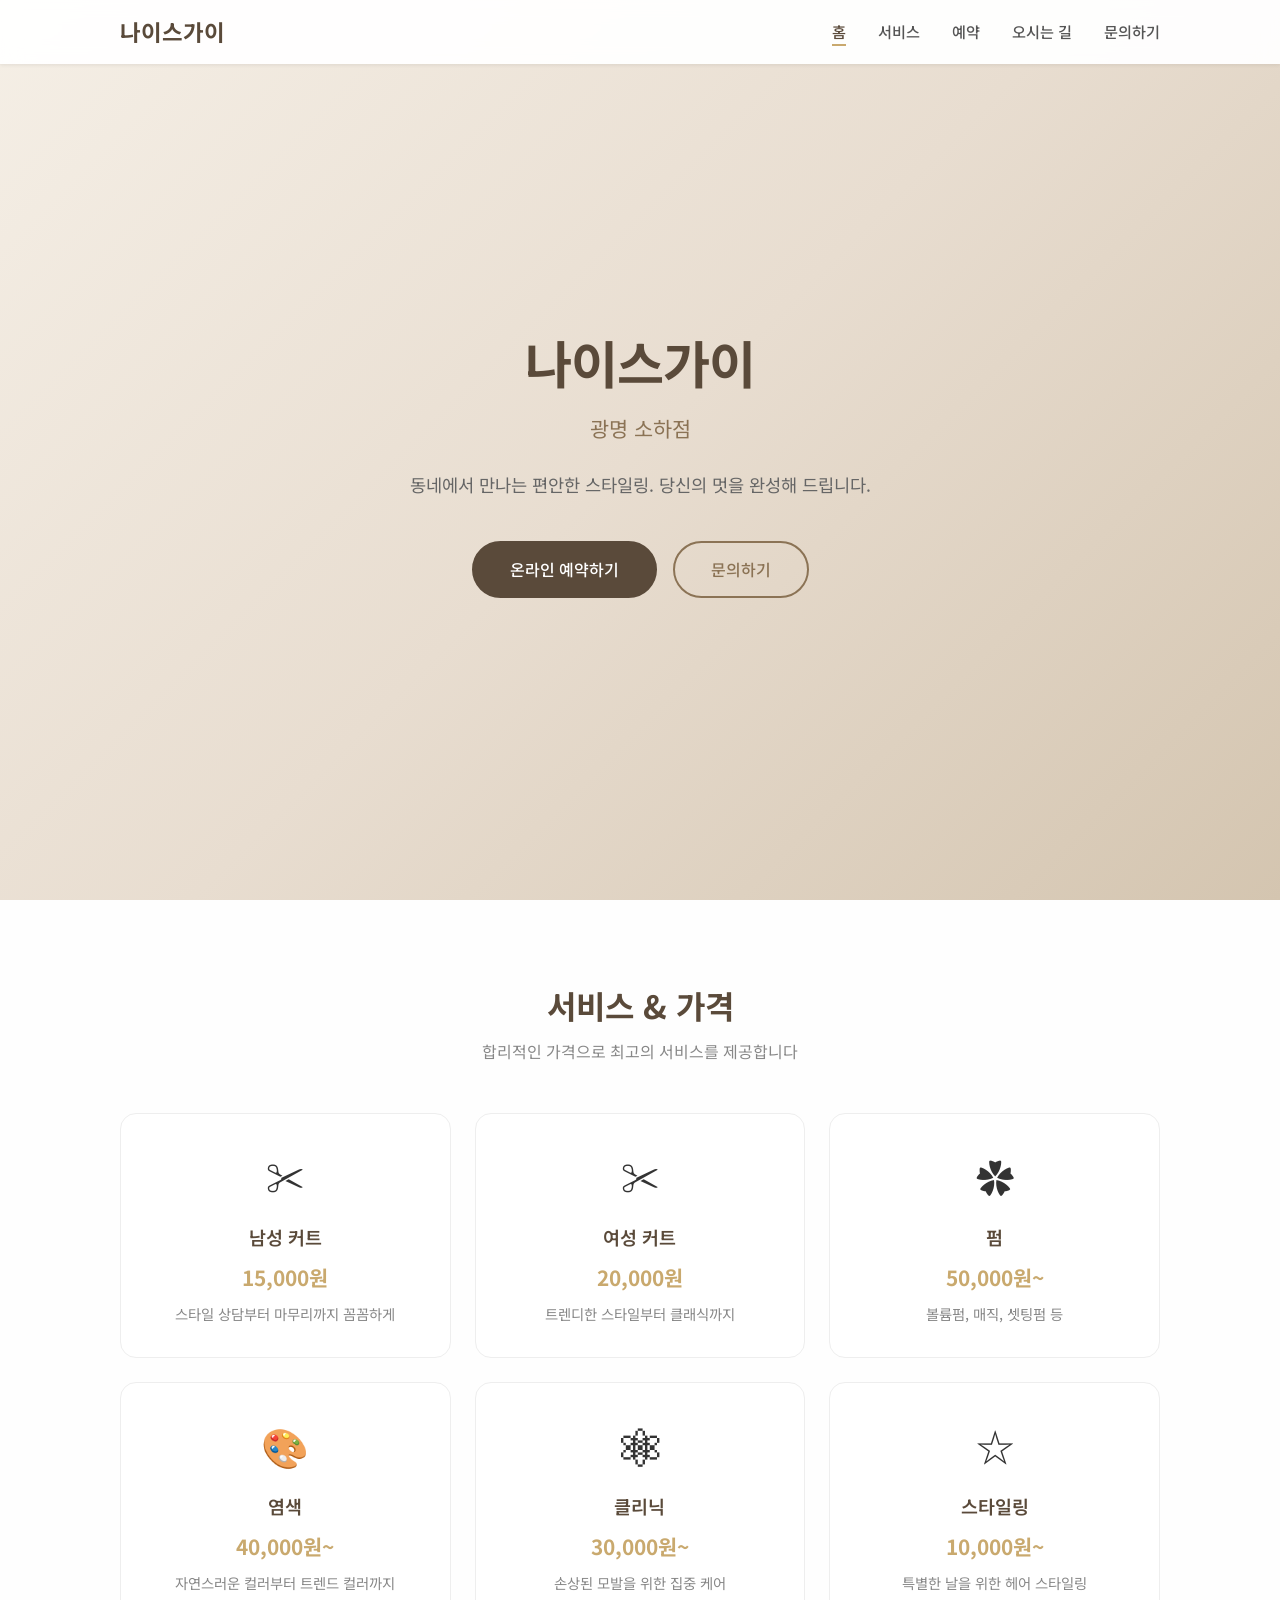
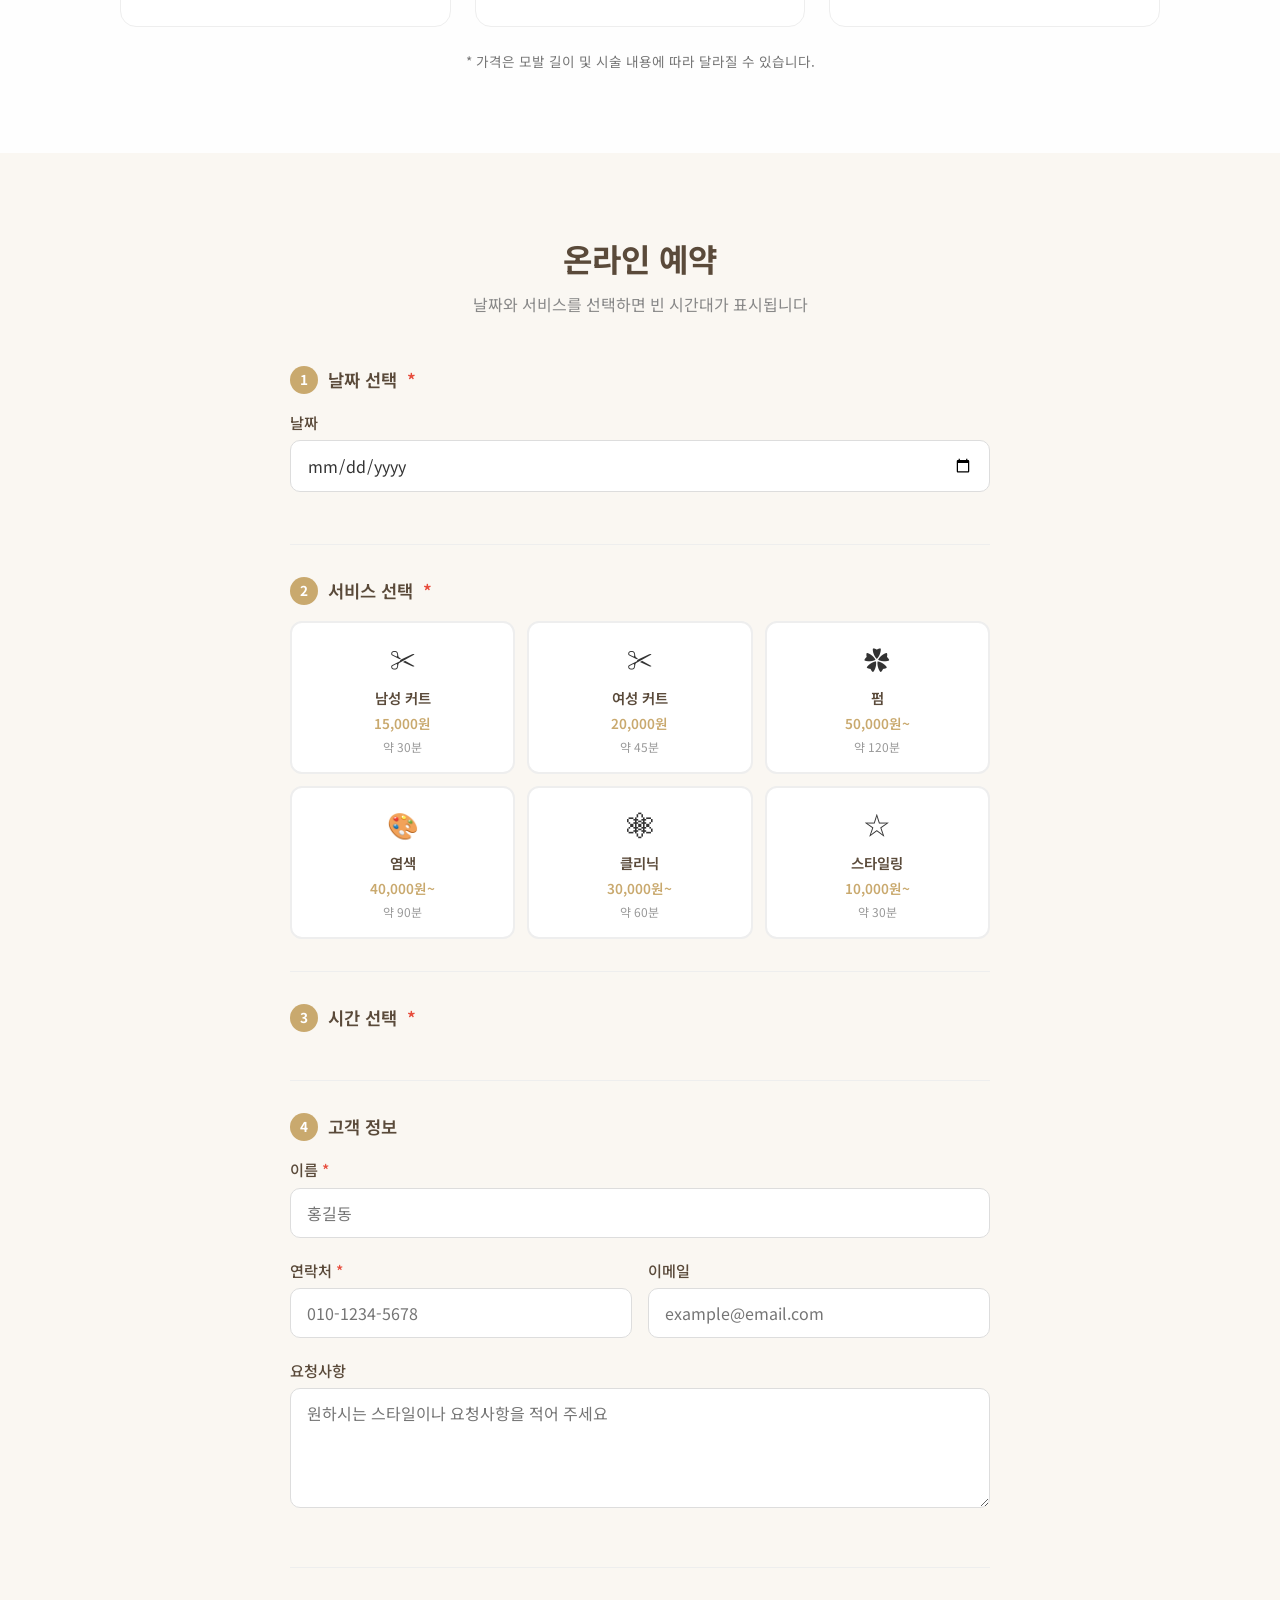
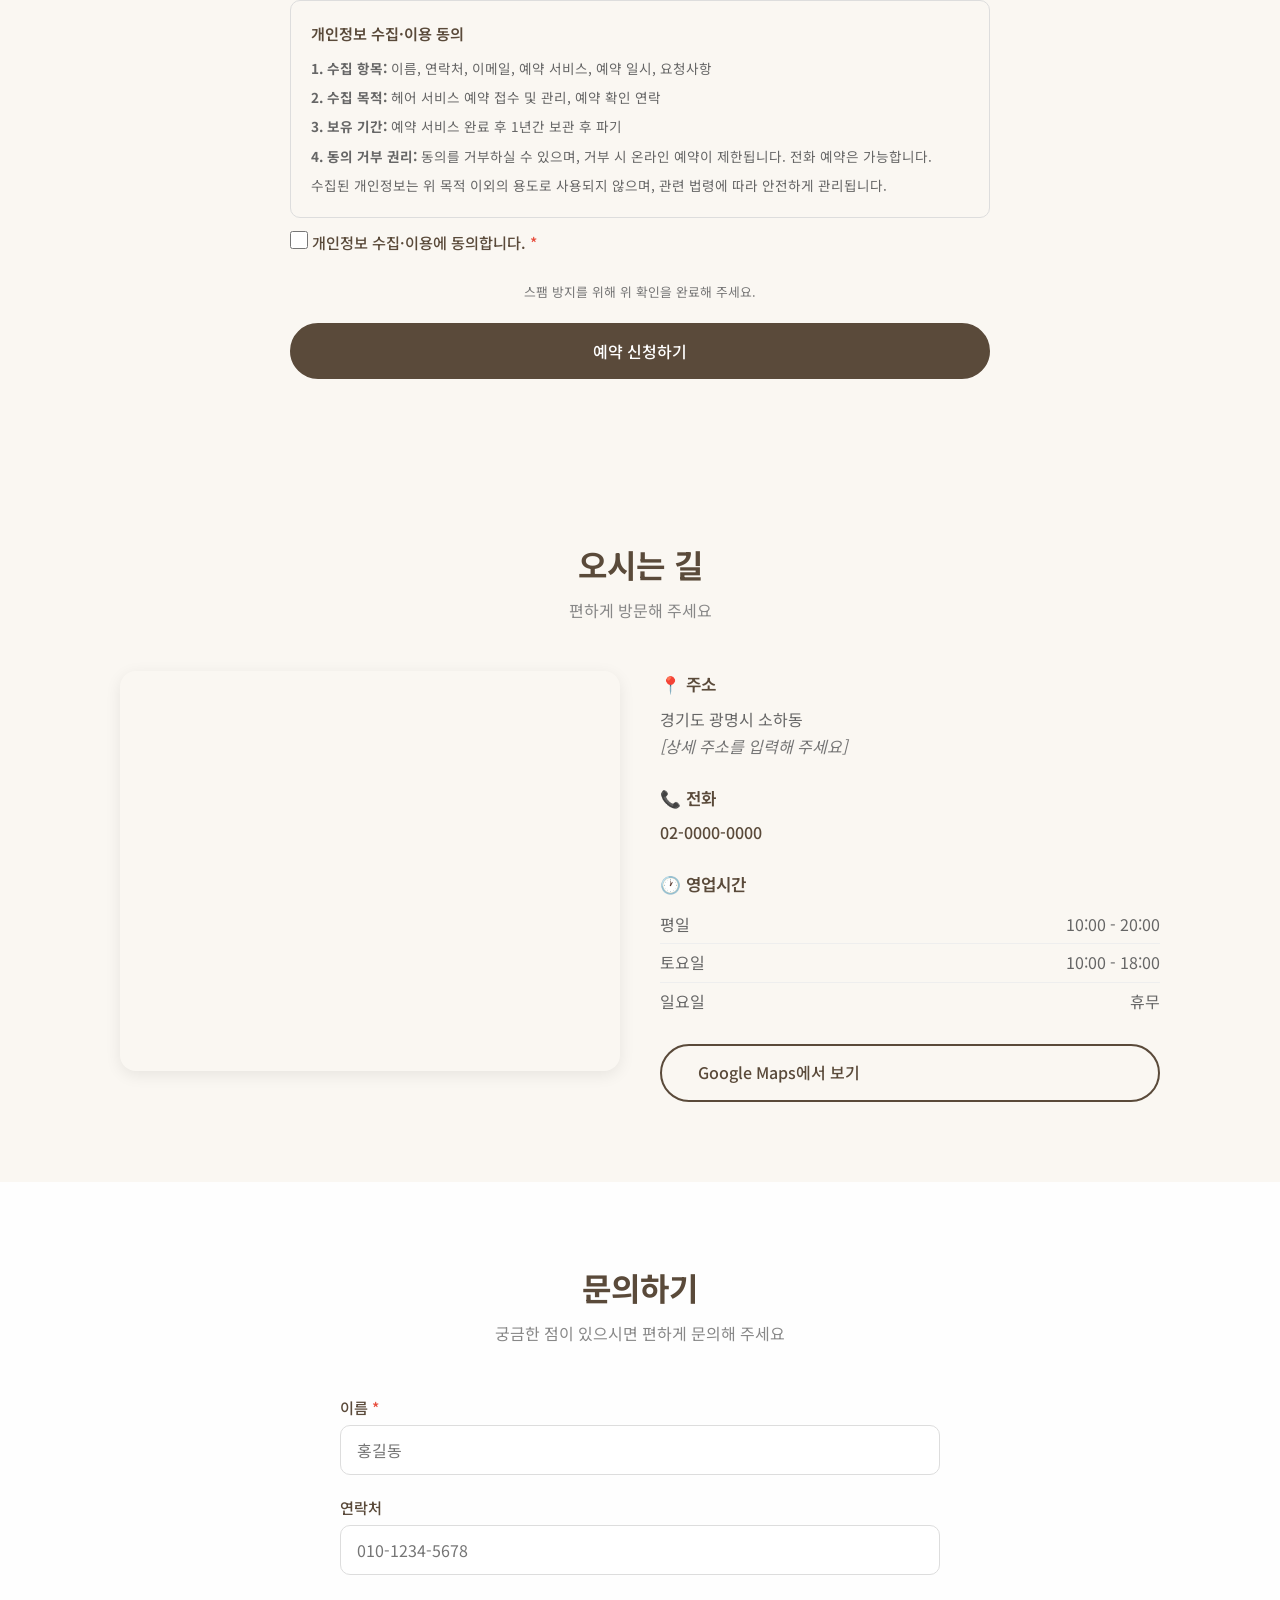
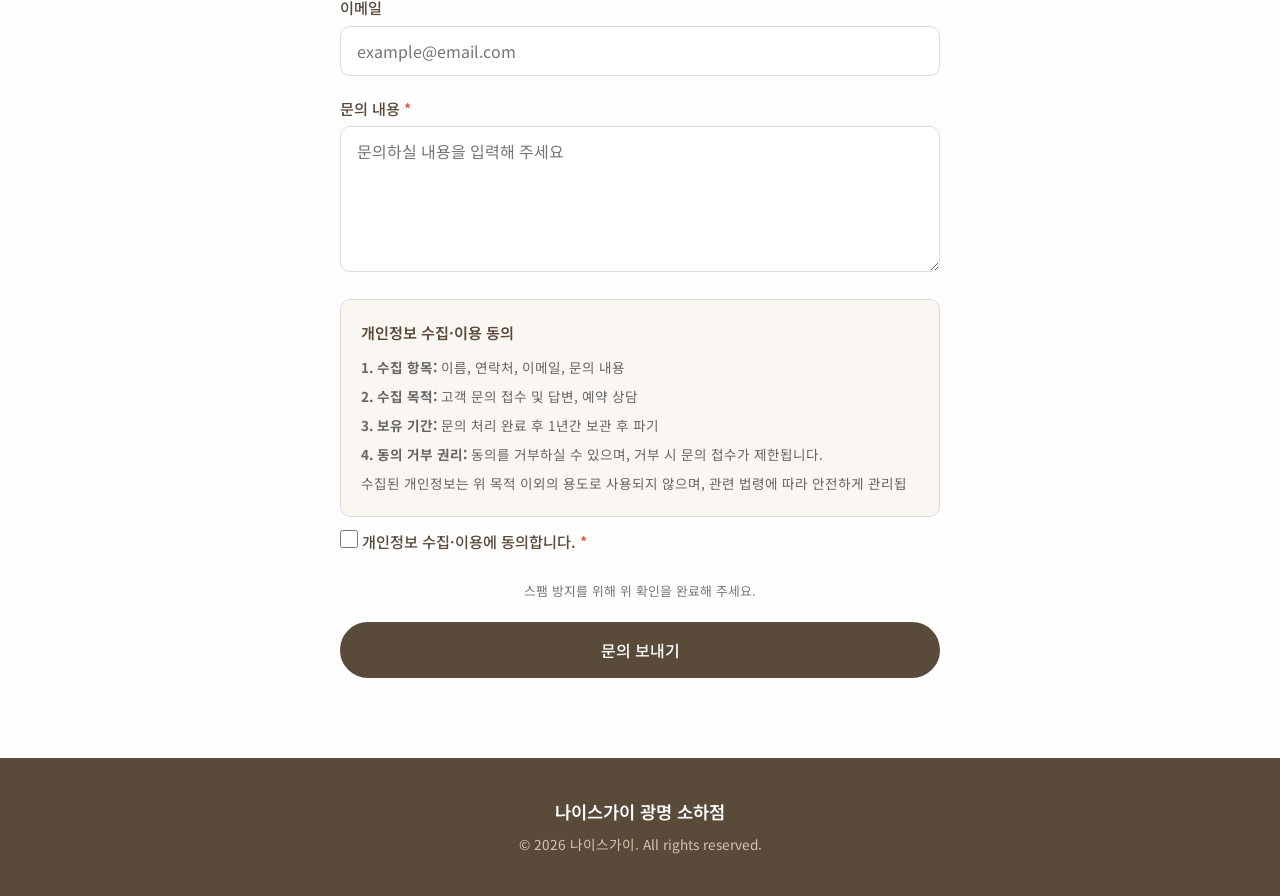
==== index.html @ 2fcb5592 "feat: SME web service template for small business websites - Responsive single-page website (home, s" ====
<!DOCTYPE html>
<html lang="ko">
<head>
  <meta charset="UTF-8">
  <meta name="viewport" content="width=device-width, initial-scale=1.0">
  <meta name="description" content="나이스가이 광명 소하점 - 동네 미용실. 커트, 펌, 염색 등 다양한 헤어 서비스를 제공합니다.">
  <title>나이스가이 광명 소하점</title>
  <link rel="stylesheet" href="css/styles.css">
  <link rel="preconnect" href="https://fonts.googleapis.com">
  <link rel="preconnect" href="https://fonts.gstatic.com" crossorigin>
  <link href="https://fonts.googleapis.com/css2?family=Noto+Sans+KR:wght@300;400;500;700&display=swap" rel="stylesheet">
  <script src="https://www.google.com/recaptcha/api.js" async defer></script>
</head>
<body>
  <!-- Navigation -->
  <nav class="navbar" id="navbar">
    <div class="nav-container">
      <a href="#home" class="nav-logo" id="navLogo">나이스가이</a>
      <button class="nav-toggle" id="navToggle" aria-label="메뉴 열기">
        <span></span>
        <span></span>
        <span></span>
      </button>
      <ul class="nav-menu" id="navMenu">
        <li><a href="#home" class="nav-link">홈</a></li>
        <li><a href="#services" class="nav-link">서비스</a></li>
        <li><a href="#booking" class="nav-link">예약</a></li>
        <li><a href="#location" class="nav-link">오시는 길</a></li>
        <li><a href="#contact" class="nav-link">문의하기</a></li>
      </ul>
    </div>
  </nav>

  <!-- Hero Section -->
  <section id="home" class="hero">
    <div class="hero-content">
      <h1 id="heroTitle">나이스가이</h1>
      <p class="hero-subtitle" id="heroSubtitle">광명 소하점</p>
      <p class="hero-description" id="heroDescription">동네에서 만나는 편안한 스타일링. 당신의 멋을 완성해 드립니다.</p>
      <div class="hero-buttons">
        <a href="#booking" class="btn btn-primary">온라인 예약하기</a>
        <a href="#contact" class="btn btn-outline btn-hero-outline">문의하기</a>
      </div>
    </div>
  </section>

  <!-- Services Section (JSON에서 동적 로드) -->
  <section id="services" class="section">
    <div class="container">
      <h2 class="section-title">서비스 & 가격</h2>
      <p class="section-subtitle">합리적인 가격으로 최고의 서비스를 제공합니다</p>
      <div class="services-grid" id="servicesGrid">
        <!-- data/services.json에서 동적으로 렌더링됩니다 -->
      </div>
      <p class="services-note">* 가격은 모발 길이 및 시술 내용에 따라 달라질 수 있습니다.</p>
    </div>
  </section>

  <!-- Booking Section -->
  <section id="booking" class="section section-alt">
    <div class="container">
      <h2 class="section-title">온라인 예약</h2>
      <p class="section-subtitle">날짜와 서비스를 선택하면 빈 시간대가 표시됩니다</p>
      <form id="bookingForm" class="booking-form">
        <!-- Step 1: 날짜 선택 -->
        <div class="booking-step">
          <h3 class="step-title"><span class="step-number">1</span> 날짜 선택 <span class="required">*</span></h3>
          <div class="form-group">
            <label for="bookingDate">날짜</label>
            <input type="date" id="bookingDate" name="date" required>
          </div>
        </div>

        <!-- Step 2: 서비스 선택 -->
        <div class="booking-step" id="bookingStep1">
          <h3 class="step-title"><span class="step-number">2</span> 서비스 선택 <span class="required">*</span></h3>
          <div class="service-select-grid" id="serviceSelectGrid">
            <!-- data/services.json에서 동적으로 렌더링됩니다 -->
          </div>
          <input type="hidden" id="bookingService" name="service" required>
          <p class="booking-duration" id="bookingDuration" hidden>
            예상 소요시간: <strong id="durationText"></strong>
          </p>
        </div>

        <!-- Step 3: 시간 선택 -->
        <div class="booking-step">
          <h3 class="step-title"><span class="step-number">3</span> 시간 선택 <span class="required">*</span></h3>
          <div id="slotsLoading" class="slots-loading" hidden>빈 시간대를 조회하는 중...</div>
          <div id="slotsMessage" class="slots-message" hidden>날짜와 서비스를 먼저 선택해 주세요.</div>
          <div class="time-slots-grid" id="timeSlotsGrid" hidden>
            <!-- 서버에서 빈 시간대를 동적으로 렌더링 -->
          </div>
          <input type="hidden" id="bookingTime" name="time" required>
          <input type="hidden" id="bookingSeat" name="seat">
        </div>

        <!-- Step 4: 고객 정보 -->
        <div class="booking-step">
          <h3 class="step-title"><span class="step-number">4</span> 고객 정보</h3>
          <div class="form-group">
            <label for="bookingName">이름 <span class="required">*</span></label>
            <input type="text" id="bookingName" name="name" required placeholder="홍길동" autocomplete="name">
          </div>
          <div class="form-row">
            <div class="form-group">
              <label for="bookingPhone">연락처 <span class="required">*</span></label>
              <input type="tel" id="bookingPhone" name="phone" required placeholder="010-1234-5678" autocomplete="tel">
            </div>
            <div class="form-group">
              <label for="bookingEmail">이메일</label>
              <input type="email" id="bookingEmail" name="email" placeholder="example@email.com" autocomplete="email">
            </div>
          </div>
          <div class="form-group">
            <label for="bookingMemo">요청사항</label>
            <textarea id="bookingMemo" name="memo" rows="3" placeholder="원하시는 스타일이나 요청사항을 적어 주세요"></textarea>
          </div>
        </div>

        <!-- 개인정보 수집·이용 동의 -->
        <div class="form-group privacy-consent">
          <div class="privacy-box">
            <h4>개인정보 수집·이용 동의</h4>
            <div class="privacy-text">
              <p><strong>1. 수집 항목:</strong> 이름, 연락처, 이메일, 예약 서비스, 예약 일시, 요청사항</p>
              <p><strong>2. 수집 목적:</strong> 헤어 서비스 예약 접수 및 관리, 예약 확인 연락</p>
              <p><strong>3. 보유 기간:</strong> 예약 서비스 완료 후 1년간 보관 후 파기</p>
              <p><strong>4. 동의 거부 권리:</strong> 동의를 거부하실 수 있으며, 거부 시 온라인 예약이 제한됩니다. 전화 예약은 가능합니다.</p>
              <p>수집된 개인정보는 위 목적 이외의 용도로 사용되지 않으며, 관련 법령에 따라 안전하게 관리됩니다.</p>
            </div>
          </div>
          <label class="checkbox-label">
            <input type="checkbox" id="bookingPrivacyConsent" required>
            <span>개인정보 수집·이용에 동의합니다. <span class="required">*</span></span>
          </label>
        </div>

        <!-- reCAPTCHA -->
        <div class="form-group recaptcha-group">
          <div class="g-recaptcha" data-sitekey="6Le4rpAsAAAAAOPdww9MUb9TzENUTZTdU9IYkLr7" id="bookingRecaptcha"></div>
          <p class="recaptcha-note">스팸 방지를 위해 위 확인을 완료해 주세요.</p>
        </div>

        <!-- 예약 요약 -->
        <div class="booking-summary" id="bookingSummary" hidden>
          <h4>예약 요약</h4>
          <div id="summaryContent"></div>
        </div>

        <button type="submit" class="btn btn-primary btn-full">예약 신청하기</button>
      </form>
      <div id="bookingResult" class="form-result" hidden></div>
    </div>
  </section>

  <!-- Location Section -->
  <section id="location" class="section section-alt">
    <div class="container">
      <h2 class="section-title">오시는 길</h2>
      <p class="section-subtitle">편하게 방문해 주세요</p>
      <div class="location-grid">
        <div class="map-container">
          <iframe
            id="mapIframe"
            src=""
            width="100%"
            height="400"
            style="border:0;"
            allowfullscreen=""
            loading="lazy"
            referrerpolicy="no-referrer-when-downgrade"
            title="지도">
          </iframe>
        </div>
        <div class="location-info">
          <div class="info-item">
            <h3>&#128205; 주소</h3>
            <p><span id="locationAddress"></span><br><span class="placeholder" id="locationAddressDetail"></span></p>
          </div>
          <div class="info-item">
            <h3>&#128222; 전화</h3>
            <p><a href="#" id="locationPhoneLink" class="info-link"><span id="locationPhone"></span></a></p>
          </div>
          <div class="info-item">
            <h3>&#128336; 영업시간</h3>
            <ul class="hours-list">
              <li><span>평일</span><span id="hoursWeekday"></span></li>
              <li><span>토요일</span><span id="hoursSaturday"></span></li>
              <li><span>일요일</span><span id="hoursSunday"></span></li>
            </ul>
          </div>
          <a href="#" id="mapsLink" target="_blank" rel="noopener noreferrer" class="btn btn-outline">
            Google Maps에서 보기
          </a>
        </div>
      </div>
    </div>
  </section>

  <!-- Contact Section -->
  <section id="contact" class="section">
    <div class="container">
      <h2 class="section-title">문의하기</h2>
      <p class="section-subtitle">궁금한 점이 있으시면 편하게 문의해 주세요</p>
      <form id="contactForm" class="contact-form">
        <div class="form-group">
          <label for="name">이름 <span class="required">*</span></label>
          <input type="text" id="name" name="name" required placeholder="홍길동" autocomplete="name">
        </div>
        <div class="form-group">
          <label for="phone">연락처</label>
          <input type="tel" id="phone" name="phone" placeholder="010-1234-5678" autocomplete="tel">
        </div>
        <div class="form-group">
          <label for="email">이메일</label>
          <input type="email" id="email" name="email" placeholder="example@email.com" autocomplete="email">
        </div>
        <div class="form-group">
          <label for="message">문의 내용 <span class="required">*</span></label>
          <textarea id="message" name="message" rows="5" required placeholder="문의하실 내용을 입력해 주세요"></textarea>
        </div>

        <!-- 개인정보 수집·이용 동의 -->
        <div class="form-group privacy-consent">
          <div class="privacy-box">
            <h4>개인정보 수집·이용 동의</h4>
            <div class="privacy-text">
              <p><strong>1. 수집 항목:</strong> 이름, 연락처, 이메일, 문의 내용</p>
              <p><strong>2. 수집 목적:</strong> 고객 문의 접수 및 답변, 예약 상담</p>
              <p><strong>3. 보유 기간:</strong> 문의 처리 완료 후 1년간 보관 후 파기</p>
              <p><strong>4. 동의 거부 권리:</strong> 동의를 거부하실 수 있으며, 거부 시 문의 접수가 제한됩니다.</p>
              <p>수집된 개인정보는 위 목적 이외의 용도로 사용되지 않으며, 관련 법령에 따라 안전하게 관리됩니다.</p>
            </div>
          </div>
          <label class="checkbox-label">
            <input type="checkbox" id="privacyConsent" required>
            <span>개인정보 수집·이용에 동의합니다. <span class="required">*</span></span>
          </label>
        </div>

        <!-- reCAPTCHA -->
        <div class="form-group recaptcha-group">
          <!-- TODO: 아래 data-sitekey를 본인의 reCAPTCHA v2 사이트 키로 교체하세요 -->
          <div class="g-recaptcha" data-sitekey="6Le4rpAsAAAAAOPdww9MUb9TzENUTZTdU9IYkLr7"></div>
          <p class="recaptcha-note">스팸 방지를 위해 위 확인을 완료해 주세요.</p>
        </div>

        <button type="submit" class="btn btn-primary btn-full">문의 보내기</button>
      </form>
      <div id="formResult" class="form-result" hidden></div>
    </div>
  </section>

  <!-- Footer -->
  <footer class="footer">
    <div class="container">
      <p class="footer-name" id="footerName">나이스가이 광명 소하점</p>
      <p class="footer-copy">&copy; <span id="footerYear">2026</span> <span id="footerShortName">나이스가이</span>. All rights reserved.</p>
    </div>
  </footer>

  <script src="js/main.js"></script>
</body>
</html>
---- css/styles.css ----
/* ===== Reset & Base ===== */
*,
*::before,
*::after {
  margin: 0;
  padding: 0;
  box-sizing: border-box;
}

html {
  scroll-behavior: smooth;
  scroll-padding-top: 70px;
}

body {
  font-family: 'Noto Sans KR', sans-serif;
  color: #333;
  line-height: 1.6;
  background-color: #fefefe;
}

a {
  text-decoration: none;
  color: inherit;
}

ul {
  list-style: none;
}

img {
  max-width: 100%;
  height: auto;
}

/* ===== Utilities ===== */
.container {
  max-width: 1080px;
  margin: 0 auto;
  padding: 0 20px;
}

.placeholder {
  color: #767676;
  font-style: italic;
}

.required {
  color: #e74c3c;
}

/* ===== Navbar ===== */
.navbar {
  position: fixed;
  top: 0;
  left: 0;
  right: 0;
  z-index: 1000;
  background: rgba(255, 255, 255, 0.95);
  backdrop-filter: blur(10px);
  box-shadow: 0 1px 4px rgba(0, 0, 0, 0.08);
  transition: box-shadow 0.3s;
}

.nav-container {
  max-width: 1080px;
  margin: 0 auto;
  padding: 0 20px;
  display: flex;
  align-items: center;
  justify-content: space-between;
  height: 64px;
}

.nav-logo {
  font-size: 1.4rem;
  font-weight: 700;
  color: #5a4a3a;
}

.nav-menu {
  display: flex;
  gap: 32px;
}

.nav-link {
  font-size: 0.95rem;
  font-weight: 500;
  color: #555;
  transition: color 0.2s;
  position: relative;
}

.nav-link:hover,
.nav-link.active {
  color: #5a4a3a;
}

.nav-link::after {
  content: '';
  position: absolute;
  bottom: -4px;
  left: 0;
  width: 0;
  height: 2px;
  background: #c9a96e;
  transition: width 0.3s;
}

.nav-link:hover::after,
.nav-link.active::after {
  width: 100%;
}

/* Mobile Toggle */
.nav-toggle {
  display: none;
  flex-direction: column;
  gap: 5px;
  background: none;
  border: none;
  cursor: pointer;
  padding: 4px;
}

.nav-toggle span {
  width: 24px;
  height: 2px;
  background: #555;
  transition: transform 0.3s, opacity 0.3s;
}

.nav-toggle.active span:nth-child(1) {
  transform: rotate(45deg) translate(5px, 5px);
}

.nav-toggle.active span:nth-child(2) {
  opacity: 0;
}

.nav-toggle.active span:nth-child(3) {
  transform: rotate(-45deg) translate(5px, -5px);
}

/* ===== Hero ===== */
.hero {
  min-height: 100vh;
  display: flex;
  align-items: center;
  justify-content: center;
  text-align: center;
  background: linear-gradient(135deg, #f5efe6 0%, #e8ddd0 50%, #d4c5b0 100%);
  padding: 80px 20px 60px;
}

.hero-content h1 {
  font-size: 3.2rem;
  font-weight: 700;
  color: #5a4a3a;
  margin-bottom: 8px;
  letter-spacing: -1px;
}

.hero-subtitle {
  font-size: 1.3rem;
  color: #8b7355;
  margin-bottom: 24px;
  font-weight: 400;
}

.hero-description {
  font-size: 1.1rem;
  color: #666;
  margin-bottom: 40px;
  line-height: 1.8;
}

/* ===== Buttons ===== */
.btn {
  display: inline-block;
  padding: 14px 36px;
  border-radius: 50px;
  font-size: 1rem;
  font-weight: 500;
  cursor: pointer;
  transition: all 0.3s;
  border: 2px solid transparent;
  font-family: inherit;
}

.btn-primary {
  background: #5a4a3a;
  color: #fff;
  border-color: #5a4a3a;
}

.btn-primary:hover {
  background: #7a6a5a;
  border-color: #7a6a5a;
  transform: translateY(-2px);
  box-shadow: 0 4px 12px rgba(90, 74, 58, 0.3);
}

.btn-outline {
  background: transparent;
  color: #5a4a3a;
  border-color: #5a4a3a;
}

.btn-outline:hover {
  background: #5a4a3a;
  color: #fff;
}

.btn-full {
  width: 100%;
}

.btn-hero-outline {
  border-color: #8b7355;
  color: #8b7355;
}

.btn-hero-outline:hover {
  background: #8b7355;
  color: #fff;
}

.hero-buttons {
  display: flex;
  gap: 16px;
  justify-content: center;
  flex-wrap: wrap;
}

/* ===== Sections ===== */
.section {
  padding: 80px 0;
}

.section-alt {
  background: #faf7f2;
}

.section-title {
  text-align: center;
  font-size: 2rem;
  font-weight: 700;
  color: #5a4a3a;
  margin-bottom: 8px;
}

.section-subtitle {
  text-align: center;
  color: #888;
  font-size: 1rem;
  margin-bottom: 48px;
}

/* ===== Services ===== */
.services-grid {
  display: grid;
  grid-template-columns: repeat(3, 1fr);
  gap: 24px;
  margin-bottom: 24px;
}

.service-card {
  background: #fff;
  border: 1px solid #eee;
  border-radius: 16px;
  padding: 32px 24px;
  text-align: center;
  transition: transform 0.3s, box-shadow 0.3s;
}

.service-card:hover {
  transform: translateY(-4px);
  box-shadow: 0 8px 24px rgba(0, 0, 0, 0.08);
}

.service-icon {
  font-size: 2.4rem;
  margin-bottom: 16px;
}

.service-card h3 {
  font-size: 1.15rem;
  font-weight: 600;
  color: #5a4a3a;
  margin-bottom: 8px;
}

.service-price {
  font-size: 1.3rem;
  font-weight: 700;
  color: #c9a96e;
  margin-bottom: 8px;
}

.service-desc {
  font-size: 0.9rem;
  color: #888;
}

.services-note {
  text-align: center;
  color: #767676;
  font-size: 0.85rem;
}

/* ===== Location ===== */
.location-grid {
  display: grid;
  grid-template-columns: 1fr 1fr;
  gap: 40px;
  align-items: start;
}

.map-container {
  border-radius: 16px;
  overflow: hidden;
  box-shadow: 0 4px 16px rgba(0, 0, 0, 0.08);
}

.map-container iframe {
  display: block;
}

.location-info {
  display: flex;
  flex-direction: column;
  gap: 24px;
}

.info-item h3 {
  font-size: 1.05rem;
  font-weight: 600;
  color: #5a4a3a;
  margin-bottom: 8px;
}

.info-item p {
  color: #666;
  line-height: 1.7;
}

.info-link {
  color: #5a4a3a;
  font-weight: 500;
}

.info-link:hover {
  color: #c9a96e;
}

.hours-list li {
  display: flex;
  justify-content: space-between;
  padding: 6px 0;
  border-bottom: 1px solid #eee;
  color: #666;
}

.hours-list li:last-child {
  border-bottom: none;
}

/* ===== Contact Form ===== */
.contact-form {
  max-width: 600px;
  margin: 0 auto;
}

.form-group {
  margin-bottom: 20px;
}

.form-group label {
  display: block;
  font-size: 0.95rem;
  font-weight: 500;
  color: #5a4a3a;
  margin-bottom: 6px;
}

.form-group input,
.form-group textarea {
  width: 100%;
  padding: 12px 16px;
  border: 1px solid #ddd;
  border-radius: 10px;
  font-size: 1rem;
  font-family: inherit;
  color: #333;
  background: #fff;
  transition: border-color 0.2s, box-shadow 0.2s;
}

.form-group input:focus,
.form-group textarea:focus {
  outline: none;
  border-color: #c9a96e;
  box-shadow: 0 0 0 3px rgba(201, 169, 110, 0.15);
}

.form-group textarea {
  resize: vertical;
  min-height: 120px;
}

/* ===== Privacy Consent ===== */
.privacy-consent {
  margin-top: 8px;
}

.privacy-box {
  border: 1px solid #ddd;
  border-radius: 10px;
  padding: 20px;
  background: #faf7f2;
  margin-bottom: 12px;
}

.privacy-box h4 {
  font-size: 0.95rem;
  font-weight: 600;
  color: #5a4a3a;
  margin-bottom: 12px;
}

.privacy-text {
  max-height: 140px;
  overflow-y: auto;
  font-size: 0.85rem;
  color: #666;
  line-height: 1.7;
}

.privacy-text p {
  margin-bottom: 6px;
}

.privacy-text p:last-child {
  margin-bottom: 0;
}

.checkbox-label {
  display: flex;
  align-items: center;
  gap: 8px;
  cursor: pointer;
  font-size: 0.95rem;
  color: #555;
}

.checkbox-label input[type="checkbox"] {
  width: 18px;
  height: 18px;
  accent-color: #5a4a3a;
  cursor: pointer;
  flex-shrink: 0;
}

.checkbox-label input[type="checkbox"]:focus-visible {
  outline: 2px solid #c9a96e;
  outline-offset: 2px;
}

/* ===== reCAPTCHA ===== */
.recaptcha-group {
  display: flex;
  flex-direction: column;
  align-items: center;
  gap: 8px;
}

.recaptcha-note {
  font-size: 0.8rem;
  color: #767676;
}

.form-result {
  max-width: 600px;
  margin: 20px auto 0;
  padding: 16px 20px;
  border-radius: 10px;
  text-align: center;
  font-weight: 500;
}

.form-result.success {
  background: #eaf7ec;
  color: #2d7a3a;
}

.form-result.error {
  background: #fdecea;
  color: #c0392b;
}

/* ===== Booking Section ===== */
.booking-form {
  max-width: 700px;
  margin: 0 auto;
}

.booking-step {
  margin-bottom: 32px;
  padding-bottom: 32px;
  border-bottom: 1px solid #eee;
}

.booking-step:last-of-type {
  border-bottom: none;
}

.step-title {
  font-size: 1.1rem;
  font-weight: 600;
  color: #5a4a3a;
  margin-bottom: 16px;
  display: flex;
  align-items: center;
  gap: 10px;
}

.step-number {
  display: inline-flex;
  align-items: center;
  justify-content: center;
  width: 28px;
  height: 28px;
  background: #c9a96e;
  color: #fff;
  border-radius: 50%;
  font-size: 0.85rem;
  font-weight: 700;
  flex-shrink: 0;
}

/* Service Selection Cards */
.service-select-grid {
  display: grid;
  grid-template-columns: repeat(3, 1fr);
  gap: 12px;
}

.service-select-card {
  border: 2px solid #eee;
  border-radius: 12px;
  padding: 16px 12px;
  text-align: center;
  cursor: pointer;
  transition: all 0.2s;
  background: #fff;
}

.service-select-card:hover {
  border-color: #c9a96e;
  background: #faf7f2;
}

.service-select-card.selected {
  border-color: #5a4a3a;
  background: #f5efe6;
  box-shadow: 0 2px 8px rgba(90, 74, 58, 0.15);
}

.service-select-card .service-icon {
  font-size: 1.6rem;
  margin-bottom: 6px;
}

.service-select-card h4 {
  font-size: 0.9rem;
  font-weight: 600;
  color: #5a4a3a;
  margin-bottom: 4px;
}

.service-select-card .service-price {
  font-size: 0.85rem;
  font-weight: 600;
  margin-bottom: 2px;
}

.service-select-card .service-duration {
  font-size: 0.75rem;
  color: #999;
}

/* Date/Time Grid */
.datetime-grid {
  display: grid;
  grid-template-columns: 1fr 1fr;
  gap: 16px;
}

.datetime-grid select {
  width: 100%;
  padding: 12px 16px;
  border: 1px solid #ddd;
  border-radius: 10px;
  font-size: 1rem;
  font-family: inherit;
  color: #333;
  background: #fff;
  cursor: pointer;
  appearance: none;
  background-image: url("data:image/svg+xml,%3Csvg xmlns='http://www.w3.org/2000/svg' width='12' height='12' viewBox='0 0 12 12'%3E%3Cpath fill='%23888' d='M6 8L1 3h10z'/%3E%3C/svg%3E");
  background-repeat: no-repeat;
  background-position: right 16px center;
}

.datetime-grid select:focus {
  outline: none;
  border-color: #c9a96e;
  box-shadow: 0 0 0 3px rgba(201, 169, 110, 0.15);
}

.booking-duration {
  margin-top: 12px;
  font-size: 0.9rem;
  color: #8b7355;
  text-align: center;
}

/* Time Slots Grid */
.time-slots-grid {
  display: grid;
  grid-template-columns: repeat(auto-fill, minmax(100px, 1fr));
  gap: 8px;
  margin-top: 12px;
}

.time-slot {
  padding: 10px 8px;
  border: 1px solid #ddd;
  border-radius: 8px;
  text-align: center;
  cursor: pointer;
  transition: all 0.2s;
  background: #fff;
  font-size: 0.9rem;
}

.time-slot:hover {
  border-color: #c9a96e;
  background: #faf7f2;
}

.time-slot.selected {
  border-color: #5a4a3a;
  background: #f5efe6;
  font-weight: 600;
}

.time-slot.unavailable {
  background: #f5f5f5;
  color: #ccc;
  cursor: not-allowed;
  border-color: #eee;
}

.time-slot.unavailable:hover {
  background: #f5f5f5;
  border-color: #eee;
}

.time-slot .slot-time {
  font-weight: 500;
  color: #5a4a3a;
}

.time-slot.unavailable .slot-time {
  color: #ccc;
}

.time-slot .slot-seats {
  font-size: 0.7rem;
  color: #999;
  margin-top: 2px;
}

.time-slot .slot-seats.low {
  color: #e67e22;
}

.slots-loading {
  text-align: center;
  padding: 20px;
  color: #888;
  font-size: 0.9rem;
}

.slots-message {
  text-align: center;
  padding: 16px;
  color: #888;
  font-size: 0.9rem;
  background: #faf7f2;
  border-radius: 8px;
  margin-top: 12px;
}

/* Form Row */
.form-row {
  display: grid;
  grid-template-columns: 1fr 1fr;
  gap: 16px;
}

/* Booking Summary */
.booking-summary {
  background: #f5efe6;
  border: 1px solid #e8ddd0;
  border-radius: 12px;
  padding: 20px;
  margin-bottom: 20px;
}

.booking-summary h4 {
  font-size: 1rem;
  font-weight: 600;
  color: #5a4a3a;
  margin-bottom: 12px;
}

.booking-summary .summary-row {
  display: flex;
  justify-content: space-between;
  padding: 6px 0;
  font-size: 0.9rem;
  color: #666;
}

.booking-summary .summary-row strong {
  color: #5a4a3a;
}

/* ===== Footer ===== */
.footer {
  background: #5a4a3a;
  color: #d4c5b0;
  text-align: center;
  padding: 40px 20px;
}

.footer-name {
  font-size: 1.1rem;
  font-weight: 600;
  margin-bottom: 8px;
  color: #fff;
}

.footer-copy {
  font-size: 0.85rem;
  color: #d4c5b0;
}

/* ===== Responsive ===== */
@media (max-width: 768px) {
  .nav-toggle {
    display: flex;
  }

  .nav-menu {
    display: none;
    position: absolute;
    top: 64px;
    left: 0;
    right: 0;
    background: rgba(255, 255, 255, 0.98);
    flex-direction: column;
    align-items: center;
    gap: 0;
    padding: 16px 0;
    box-shadow: 0 4px 12px rgba(0, 0, 0, 0.08);
  }

  .nav-menu.open {
    display: flex;
  }

  .nav-menu li {
    width: 100%;
    text-align: center;
  }

  .nav-link {
    display: block;
    padding: 14px 20px;
  }

  .nav-link::after {
    display: none;
  }

  .hero-content h1 {
    font-size: 2.2rem;
  }

  .hero-subtitle {
    font-size: 1.1rem;
  }

  .services-grid {
    grid-template-columns: 1fr;
    gap: 16px;
  }

  .service-select-grid {
    grid-template-columns: repeat(2, 1fr);
  }

  .datetime-grid,
  .form-row {
    grid-template-columns: 1fr;
  }

  .location-grid {
    grid-template-columns: 1fr;
    gap: 24px;
  }

  .section {
    padding: 60px 0;
  }

  .section-title {
    font-size: 1.6rem;
  }
}

@media (max-width: 480px) {
  .hero-content h1 {
    font-size: 1.8rem;
  }

  .btn {
    padding: 12px 28px;
    font-size: 0.95rem;
  }

  .service-card {
    padding: 24px 20px;
  }
}
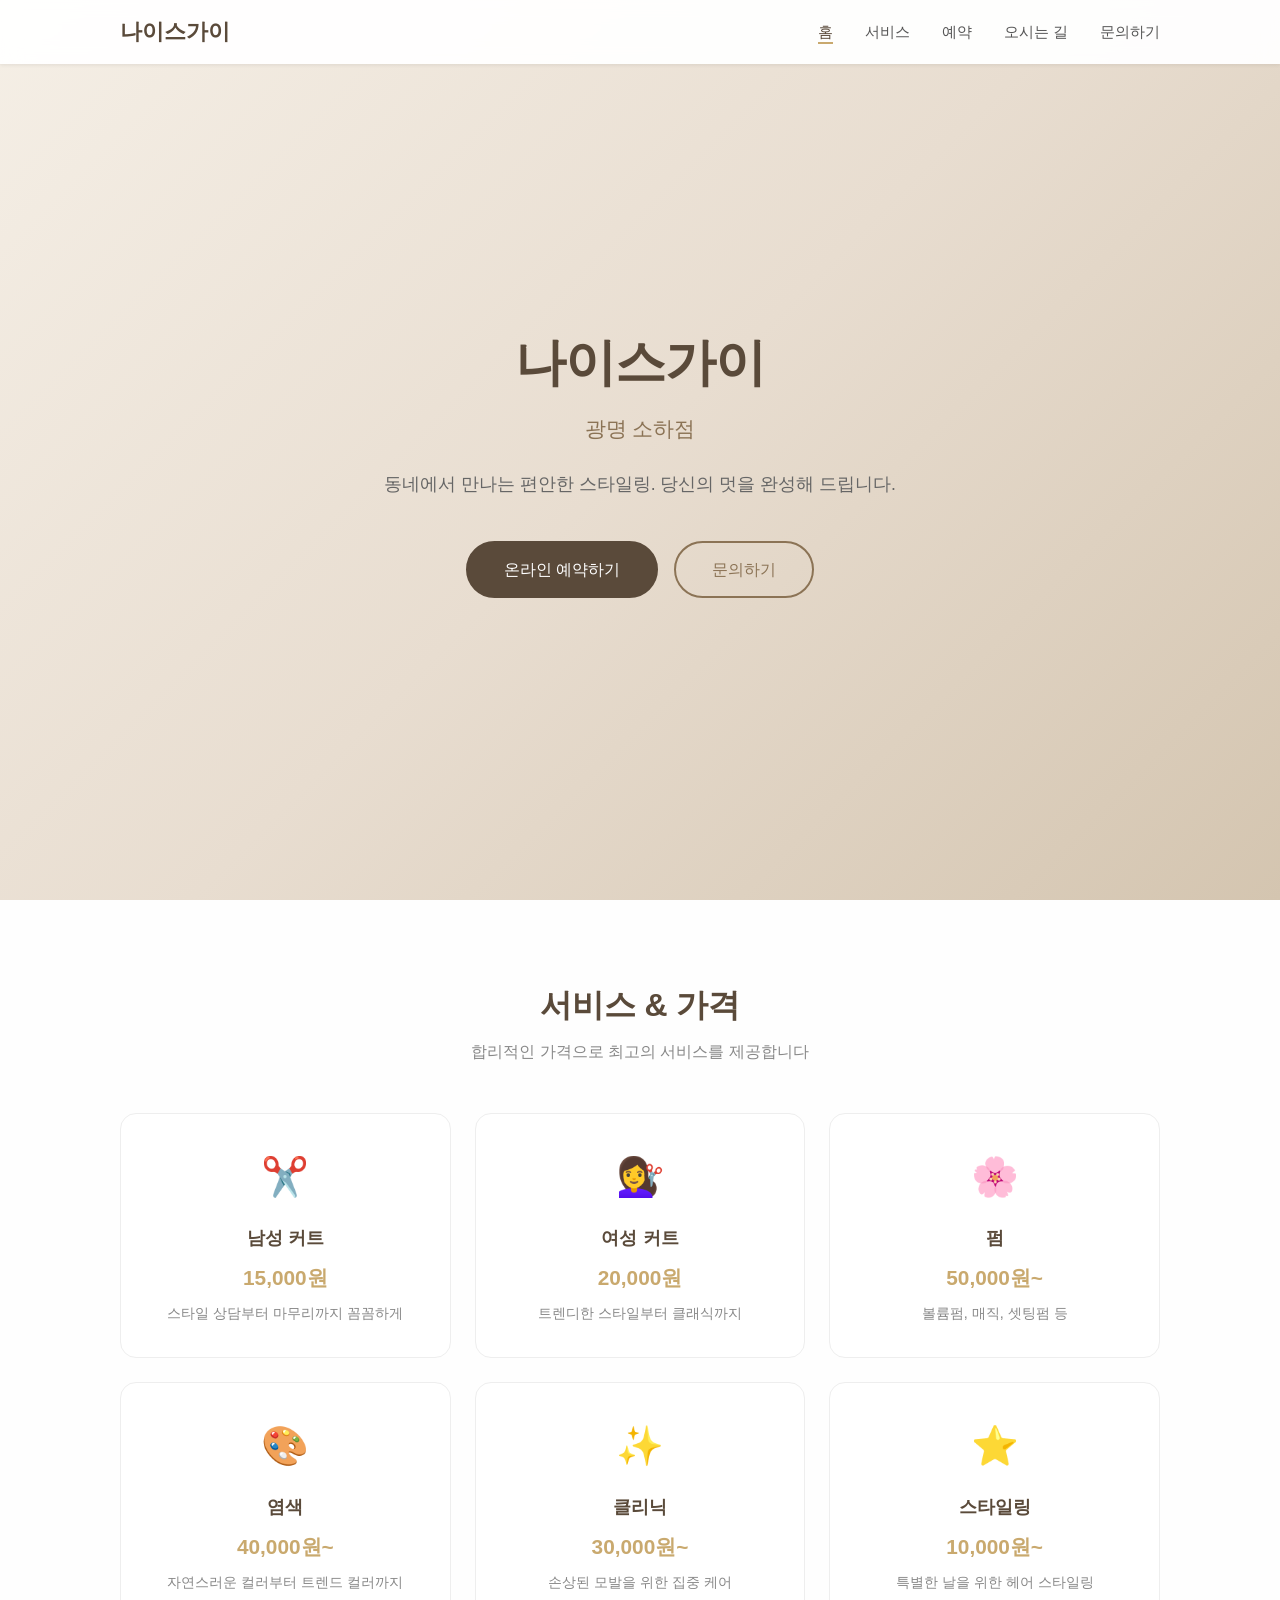
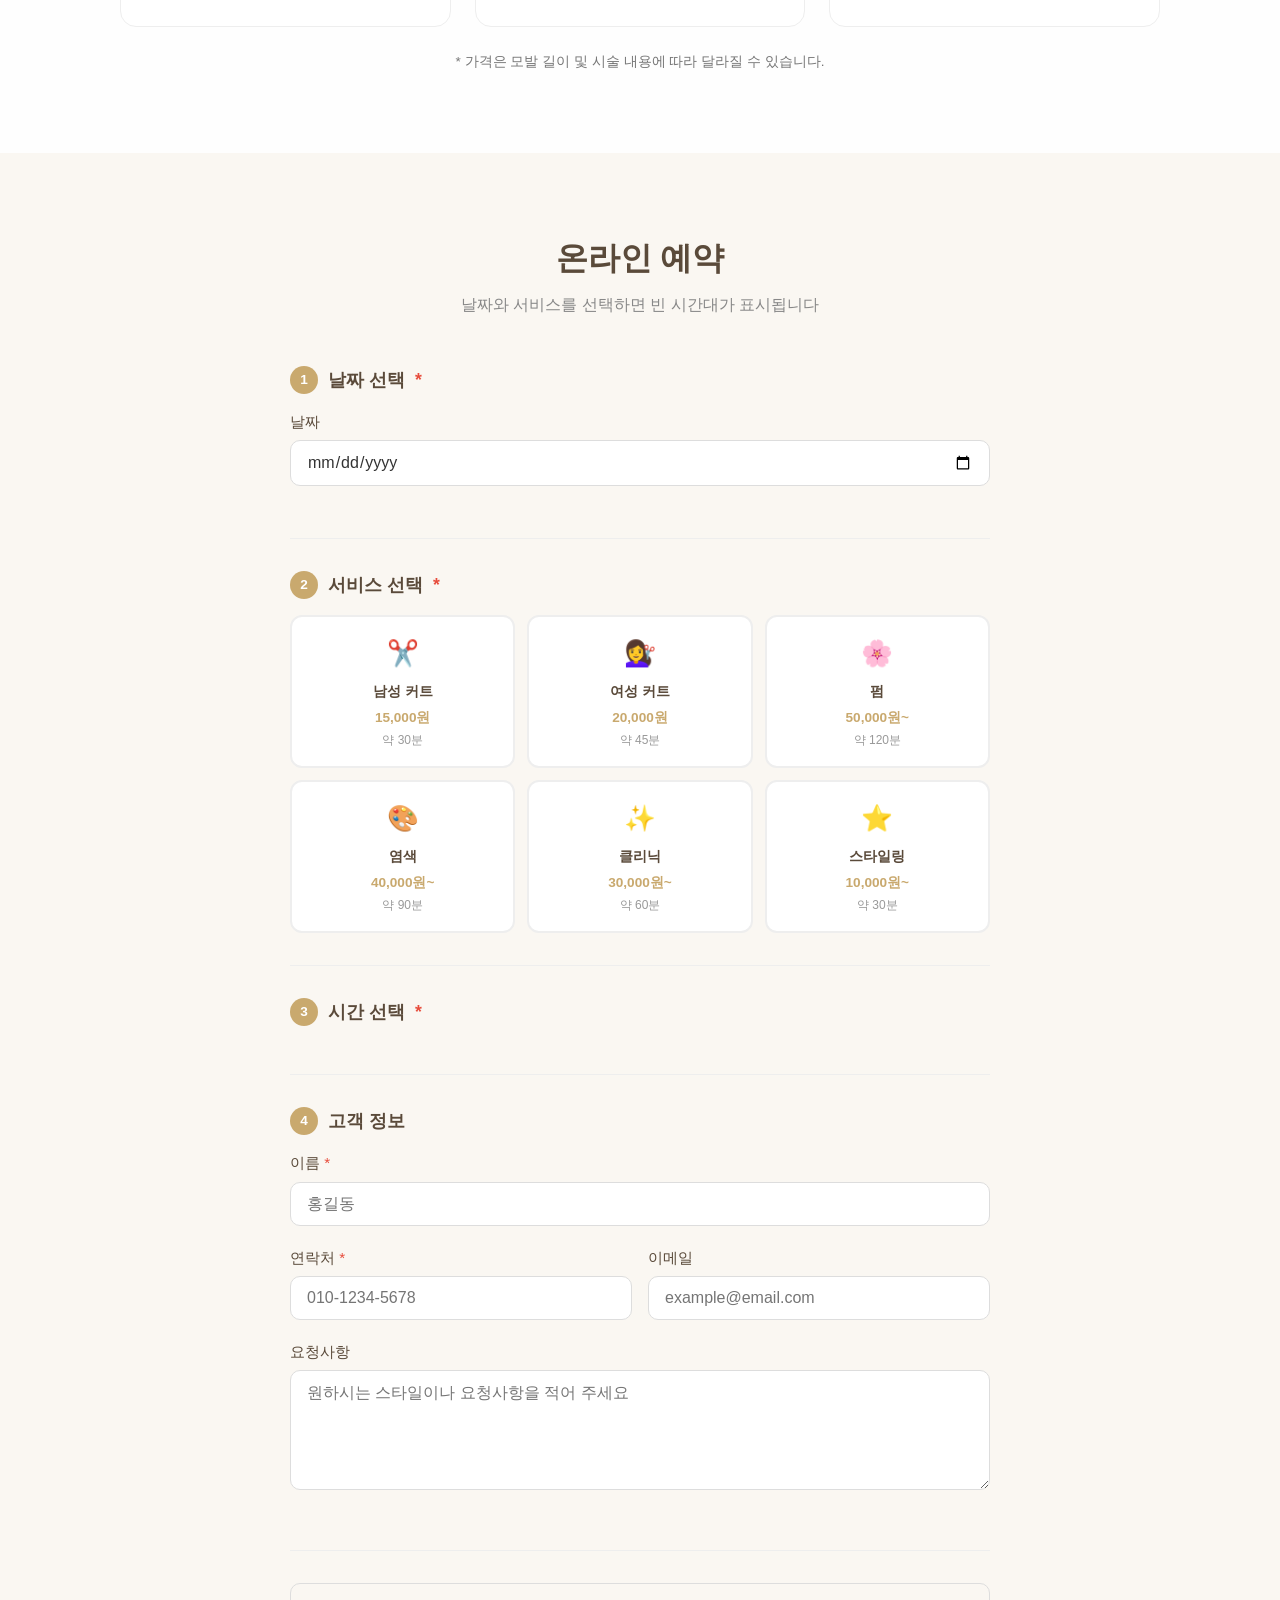
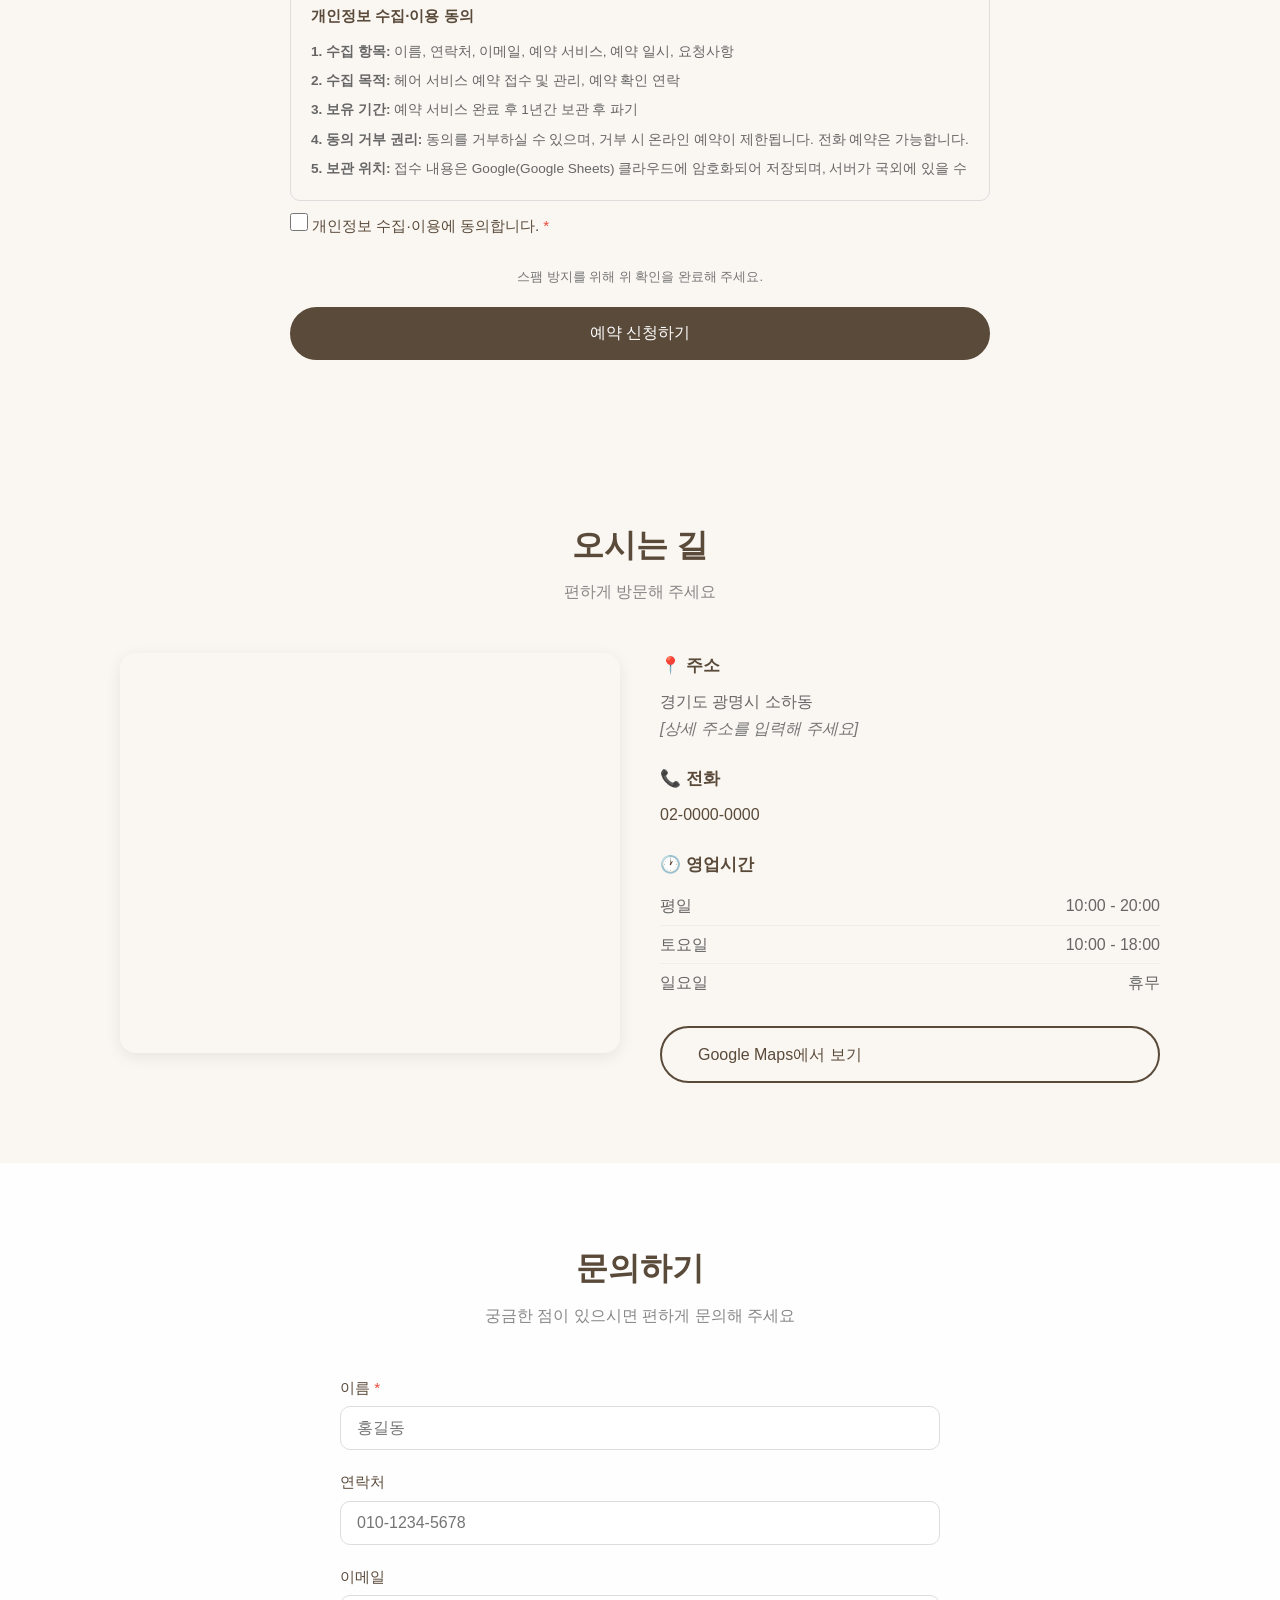
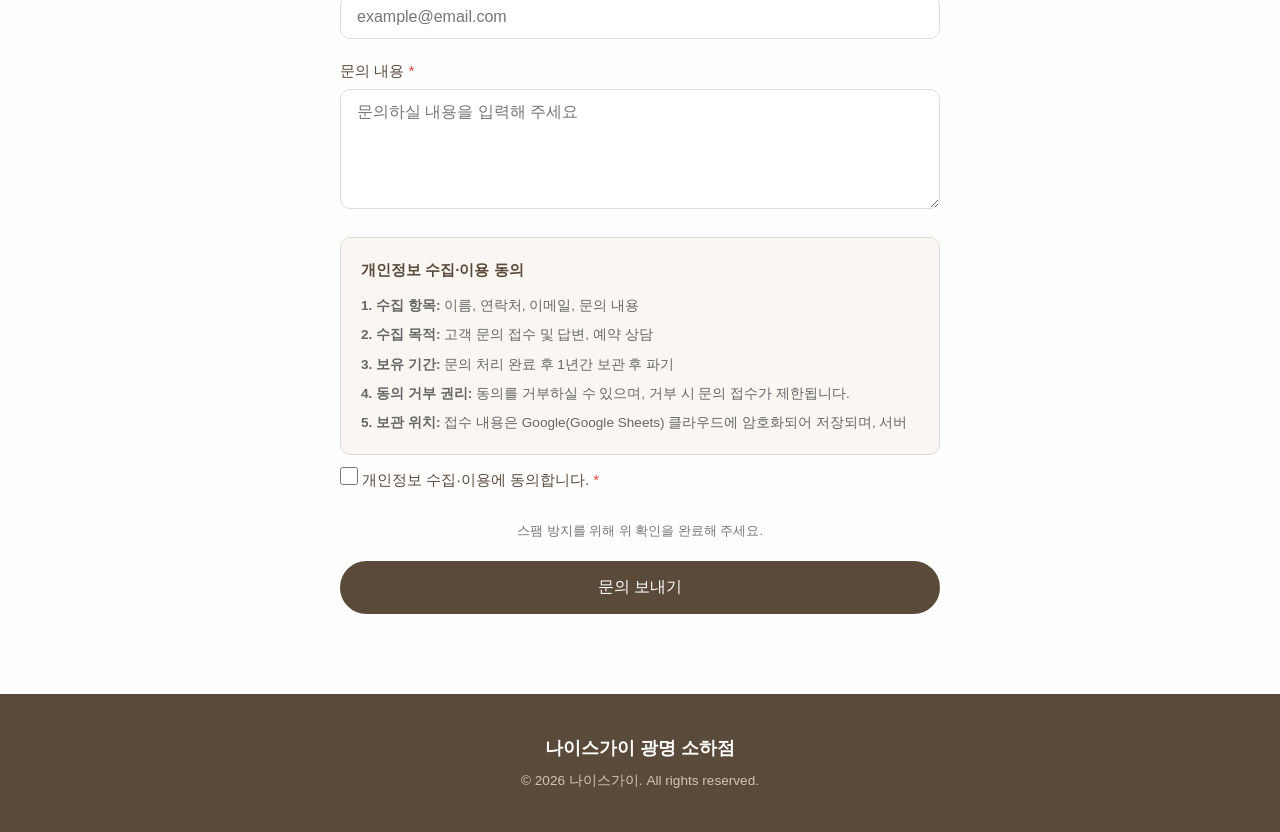
==== commit 53b56690: "feat: 보안·예약 관리 기능 고도화, 에이전트 가이드(SKILL.md/AGENTS.md) 및 GM-Social v2.0 적용 - LICENSE: 범용 GM-Social 라이선스" ====
--- a/index.html
+++ b/index.html
@@ -4,6 +4,9 @@
   <meta charset="UTF-8">
   <meta name="viewport" content="width=device-width, initial-scale=1.0">
   <meta name="description" content="나이스가이 광명 소하점 - 동네 미용실. 커트, 펌, 염색 등 다양한 헤어 서비스를 제공합니다.">
+  <!-- 보안: 이 페이지가 불러올 수 있는 외부 주소를 제한합니다 (백엔드 주소를 바꾸면 connect-src도 확인) -->
+  <meta http-equiv="Content-Security-Policy" content="default-src 'self'; script-src 'self' https://www.google.com/recaptcha/ https://www.gstatic.com/recaptcha/; frame-src https://www.google.com/ https://recaptcha.google.com/; style-src 'self' 'unsafe-inline' https://fonts.googleapis.com; font-src https://fonts.gstatic.com; img-src 'self' data: https:; connect-src 'self' https://script.google.com https://script.googleusercontent.com; object-src 'none'; base-uri 'self'; form-action 'self'">
+  <meta name="referrer" content="strict-origin-when-cross-origin">
   <title>나이스가이 광명 소하점</title>
   <link rel="stylesheet" href="css/styles.css">
   <link rel="preconnect" href="https://fonts.googleapis.com">
@@ -100,7 +103,7 @@
           <h3 class="step-title"><span class="step-number">4</span> 고객 정보</h3>
           <div class="form-group">
             <label for="bookingName">이름 <span class="required">*</span></label>
-            <input type="text" id="bookingName" name="name" required placeholder="홍길동" autocomplete="name">
+            <input type="text" id="bookingName" name="name" required maxlength="50" placeholder="홍길동" autocomplete="name">
           </div>
           <div class="form-row">
             <div class="form-group">
@@ -114,7 +117,12 @@
           </div>
           <div class="form-group">
             <label for="bookingMemo">요청사항</label>
-            <textarea id="bookingMemo" name="memo" rows="3" placeholder="원하시는 스타일이나 요청사항을 적어 주세요"></textarea>
+            <textarea id="bookingMemo" name="memo" rows="3" maxlength="500" placeholder="원하시는 스타일이나 요청사항을 적어 주세요"></textarea>
+          </div>
+          <!-- 봇 차단용 칸 (사람에게는 보이지 않음 — 지우지 마세요) -->
+          <div class="hp-field" aria-hidden="true">
+            <label for="bookingWebsite">웹사이트</label>
+            <input type="text" id="bookingWebsite" name="website" tabindex="-1" autocomplete="off">
           </div>
         </div>
 
@@ -127,6 +135,7 @@
               <p><strong>2. 수집 목적:</strong> 헤어 서비스 예약 접수 및 관리, 예약 확인 연락</p>
               <p><strong>3. 보유 기간:</strong> 예약 서비스 완료 후 1년간 보관 후 파기</p>
               <p><strong>4. 동의 거부 권리:</strong> 동의를 거부하실 수 있으며, 거부 시 온라인 예약이 제한됩니다. 전화 예약은 가능합니다.</p>
+              <p><strong>5. 보관 위치:</strong> 접수 내용은 Google(Google Sheets) 클라우드에 암호화되어 저장되며, 서버가 국외에 있을 수 있습니다.</p>
               <p>수집된 개인정보는 위 목적 이외의 용도로 사용되지 않으며, 관련 법령에 따라 안전하게 관리됩니다.</p>
             </div>
           </div>
@@ -206,7 +215,7 @@
       <form id="contactForm" class="contact-form">
         <div class="form-group">
           <label for="name">이름 <span class="required">*</span></label>
-          <input type="text" id="name" name="name" required placeholder="홍길동" autocomplete="name">
+          <input type="text" id="name" name="name" required maxlength="50" placeholder="홍길동" autocomplete="name">
         </div>
         <div class="form-group">
           <label for="phone">연락처</label>
@@ -218,7 +227,12 @@
         </div>
         <div class="form-group">
           <label for="message">문의 내용 <span class="required">*</span></label>
-          <textarea id="message" name="message" rows="5" required placeholder="문의하실 내용을 입력해 주세요"></textarea>
+          <textarea id="message" name="message" rows="5" required maxlength="2000" placeholder="문의하실 내용을 입력해 주세요"></textarea>
+        </div>
+        <!-- 봇 차단용 칸 (사람에게는 보이지 않음 — 지우지 마세요) -->
+        <div class="hp-field" aria-hidden="true">
+          <label for="contactWebsite">웹사이트</label>
+          <input type="text" id="contactWebsite" name="website" tabindex="-1" autocomplete="off">
         </div>
 
         <!-- 개인정보 수집·이용 동의 -->
@@ -230,6 +244,7 @@
               <p><strong>2. 수집 목적:</strong> 고객 문의 접수 및 답변, 예약 상담</p>
               <p><strong>3. 보유 기간:</strong> 문의 처리 완료 후 1년간 보관 후 파기</p>
               <p><strong>4. 동의 거부 권리:</strong> 동의를 거부하실 수 있으며, 거부 시 문의 접수가 제한됩니다.</p>
+              <p><strong>5. 보관 위치:</strong> 접수 내용은 Google(Google Sheets) 클라우드에 암호화되어 저장되며, 서버가 국외에 있을 수 있습니다.</p>
               <p>수집된 개인정보는 위 목적 이외의 용도로 사용되지 않으며, 관련 법령에 따라 안전하게 관리됩니다.</p>
             </div>
           </div>
--- a/css/styles.css
+++ b/css/styles.css
@@ -847,3 +847,12 @@
     padding: 24px 20px;
   }
 }
+
+/* 봇 차단용 허니팟 칸 — 화면에서 숨김 */
+.hp-field {
+  position: absolute;
+  left: -10000px;
+  width: 1px;
+  height: 1px;
+  overflow: hidden;
+}
